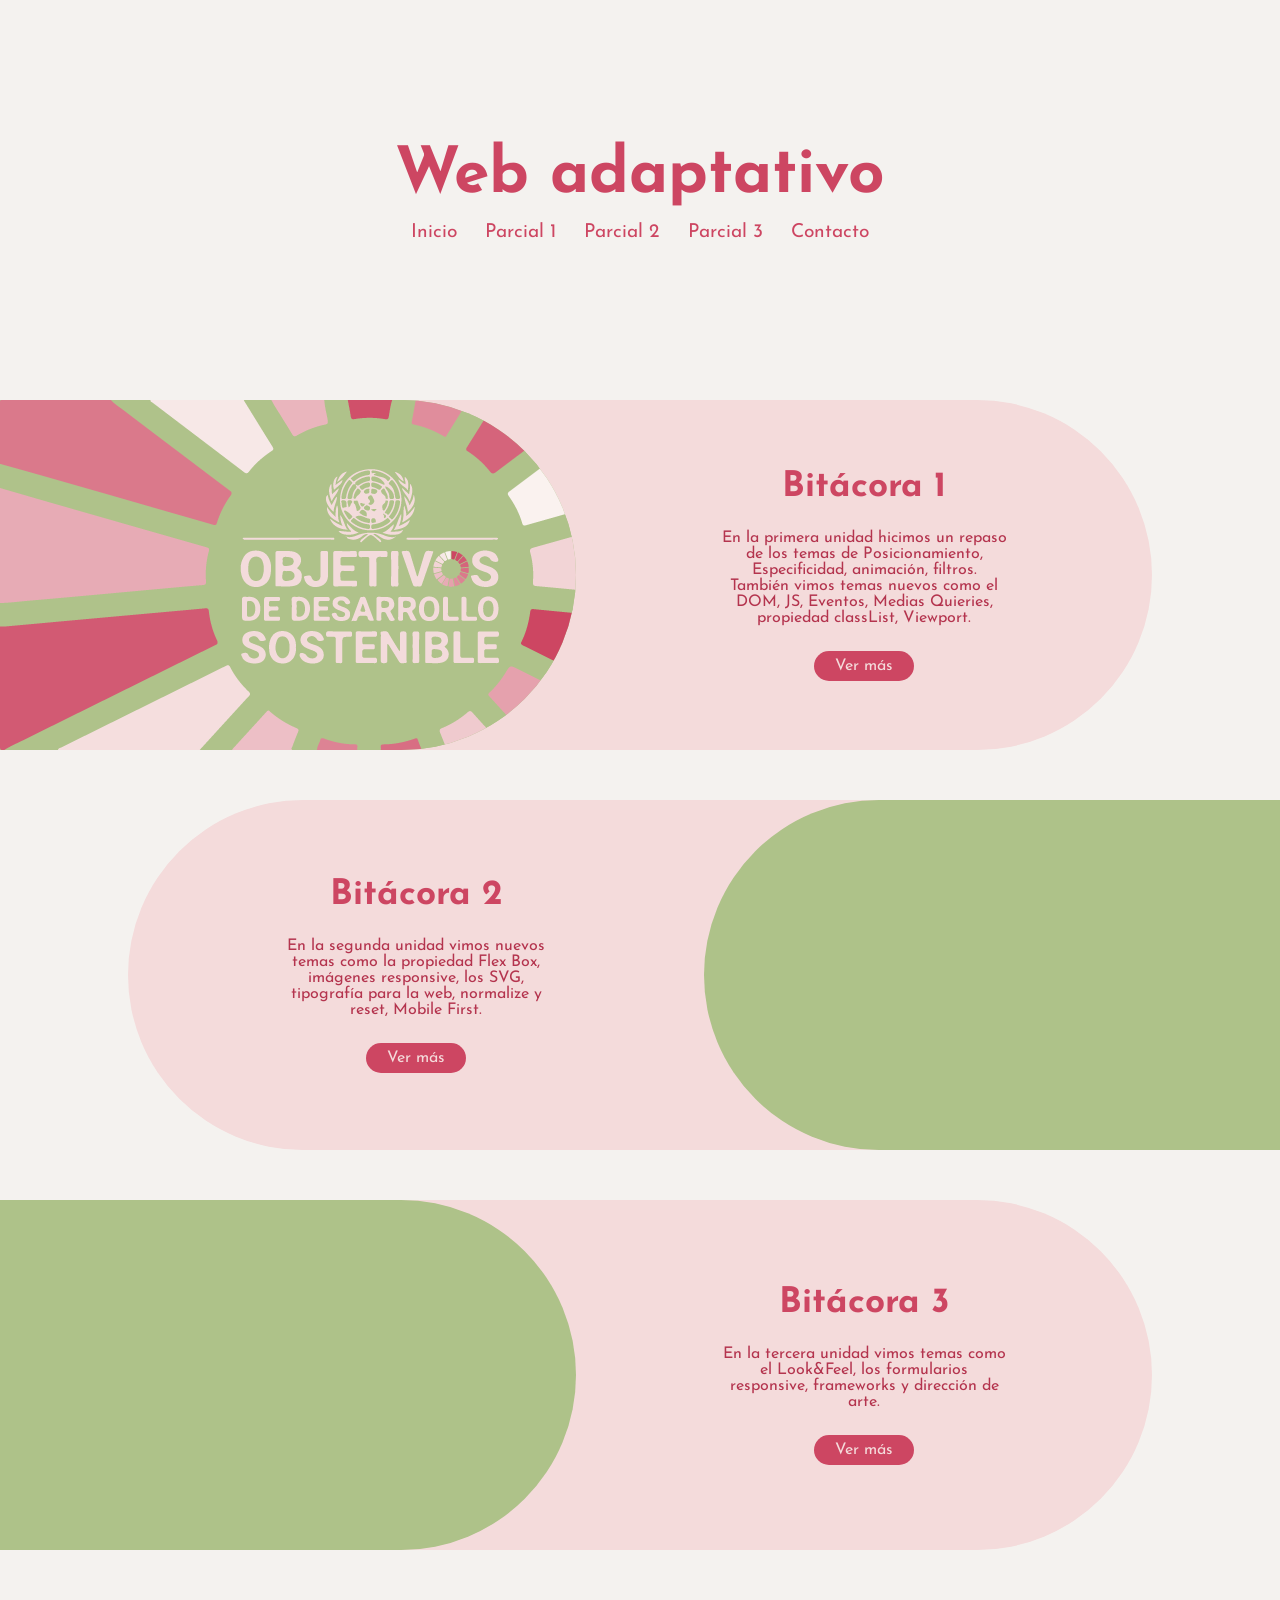
==== index.html @ 656fc655 "Agregado" ====
<!DOCTYPE html>
<html lang="es">

<head>
    <meta charset="UTF-8">
    <meta name="viewport" content="width=device-width, initial-scale=1.0">
    <link rel="stylesheet" href="css/head-foot.css">
    <link rel="stylesheet" href="css/index-style.css">
    <link rel="stylesheet" href="css/medias.css">
    <link rel="stylesheet" href="css/burger.css">
    <link href='https://unpkg.com/boxicons@2.1.4/css/boxicons.min.css' rel='stylesheet'>
    <link rel="preconnect" href="https://fonts.googleapis.com">
    <link rel="preconnect" href="https://fonts.gstatic.com" crossorigin>
    <link
        href="https://fonts.googleapis.com/css2?family=Josefin+Sans:wght@300;400;700&display=swap"
        rel="stylesheet">
    <title>Bitácora - Webcita</title>


</head>

<body>
    <header id="ini">
        <!-- Menu de hamurguesa  -->
        <input type="checkbox" id="check">
        <label for="check" class="chbtn">
            <i class='bx bx-menu bur'></i>
        </label>

        <h1>Web adaptativo</h1>

        <nav>
            <a href="#ini">Inicio</a>
            <a href="#sc1">Parcial 1</a>
            <a href="#sc2">Parcial 2</a>
            <a href="#sc3">Parcial 3</a>
            <a href="#fin">Contacto</a>
        </nav>
    </header>
    <main>
        <section id="sc1">
            <div class="img">
                <a href="P2/p2.html"><img src="img/Portada-ODS.png" alt="" style="height: 100%;"> <img src="img/Portada-ODS-movil.png" alt="" style="height: 100%;"></a>
            </div>
            <div class="caja">
                <div class="info">
                    <h2>Bitácora 1</h2>
                    <p>En la primera unidad hicimos un repaso de los temas de Posicionamiento, Especificidad, animación,
                        filtros.
                        También vimos temas nuevos como el DOM, JS, Eventos, Medias Quieries, propiedad classList,
                        Viewport.</p>
                    <a href="S3-B1.html">Ver más</a>
                </div>
            </div>

        </section>

        <section id="sc2">
            <div class="caja">
                <div class="info">
                    <h2>Bitácora 2</h2>
                    <p>En la segunda unidad vimos nuevos temas como la propiedad Flex Box, imágenes responsive, los SVG, tipografía para la web, normalize y reset, Mobile First.</p>
                    <a href="S3-B2.html">Ver más</a>
                </div>
            </div>

            <div class="img"></div>
        </section>

        <section id="sc3">
            <div class="img"></div>
            <div class="caja">
                <div class="info">
                    <h2>Bitácora 3</h2>
                    <p>En la tercera unidad vimos temas como el Look&Feel, los formularios responsive, frameworks y dirección de arte.</p>
                    <a href="S3-B3.html">Ver más</a>
                </div>
            </div>

        </section>
    </main>
    <footer>

    </footer>
</body>

</html>
---- css/head-foot.css ----
* {
    margin: 0;
    padding: 0;
    box-sizing: border-box;
    scroll-behavior: smooth;
    font-family: 'Josefin Sans', sans-serif;
}

body {
    background-color: #F4F2EF;
}

/*-----HEADER-----*/
header {
    width: 100%;
    height: 400px;
    display: flex;
    flex-direction: column;
    align-items: center;
    justify-content: center;
    font-family: 'Josefin Sans', sans-serif;
}

/*----- Menu de hamburguesa -----*/

header .chbtn {
    display: none;
}

header #check {
    display: none;
}

/*--------------------------------*/

header h1 {
    font-size: 4rem;
    color: #CD4662;
    text-align: center;
    font-weight: bold;
}

header nav {
    width: 38%;
    margin: 5px;
    display: flex;
    justify-content: space-around;
}

header nav a {
    font-size: 1.2rem;
    text-decoration: none;
    color: #CD4662;
    transition: .5s;
    padding: 10px;
    border-radius: 20px;
}

header nav a:hover {
    background-color: #F4DBDB;
}

*::selection {
    background: #b8c79a;
    color: #ffffff;
  }
---- css/index-style.css ----
/*-----CONTENIDO-----*/

section {
    width: 90%;
    height: auto;
    margin-bottom: 50px;
    background-color: #F4DBDB;
    display: flex;
    flex-direction: row;
    align-items: center;
    position: relative;
}

section .img a :nth-child(2){
    display: none;
}

#sc1 {
    border-radius: 0 200px 200px 0;
}

#sc2 {
    border-radius: 200px 0 0 200px;
    right: -10%;
}

#sc3 {
    border-radius: 0 200px 200px 0;
}

section .img {
    overflow: hidden;
    background-color: #AEC289;
    width: 50%;
    height: 350px;
}

#sc1 .img {
    border-radius: 0 200px 200px 0;
}

#sc2 .img {
    border-radius: 200px 0 0 200px;
}

#sc3 .img {
    border-radius: 0 200px 200px 0;
}

section .caja {
    width: 50%;
    display: flex;
    justify-content: center;
}

section .caja .info {
    width: 50%;
    height: auto;
    display: flex;
    flex-direction: column;
    justify-content: center;
    text-align: center;
    align-items: center;
}

section .caja .info h2 {
    font-size: 2.2rem;
    color: #CD4662;
}

section .caja .info p {
    margin: 25px 0;
    color: #b4344e;
    font-size: 1rem;
}

section .caja .info a {
    width: 100px;
    height: 30px;
    background-color: #CD4662;
    border-radius: 15px;
    text-decoration: none;
    color: #F4DBDB;
    line-height: 30px;
    font-size: 1.3;
}
---- css/medias.css ----
/*----------1024----------*/

@media screen and (max-width: 1024px) {
    header nav {
        width: 65%;
    }

    main {
        display: flex;
        flex-direction: column;
        align-items: center;
    }

    /*-----CONTENIDO-----*/

    section {
        height: auto;
        padding: 4vw 0;
        position: static;
        justify-content: space-evenly;
    }

    #sc1 {
        border-radius: 25vw;
    }

    #sc2 {
        border-radius: 25vw;
    }

    #sc3 {
        border-radius: 25vw;
    }

    section .img {
        overflow: hidden;
        width: 40vw;
        height: 40vw;
    }

    #sc1 .img {
        border-radius: 20vw;
    }

    #sc2 .img {
        border-radius: 20vw;
    }

    #sc3 .img {
        border-radius: 20vw;
    }

    section .img a :nth-child(1){
        display: none;
    }

    section .img a :nth-child(2){
        display: block;
    }

    section .caja {
        width: 40%;
    }

    section .caja .info {
        width: 90%;

    }
}

/*----------720----------*/

@media screen and (max-width: 720px) {

    /*-----CONTENIDO-----*/

    section {
        width: 60vw;
        height: auto;
        flex-direction: column;
    }

    #sc1 {
        border-radius: 30vw;
    }

    #sc2 {
        border-radius: 30vw;
        flex-direction: column-reverse;
    }

    #sc3 {
        border-radius: 30vw;
    }

    section .img {
        width: 50vw;
        height: 50vw;
    }

    #sc1 .img {
        border-radius: 25vw;
    }

    #sc2 .img {
        border-radius: 25vw;
    }

    #sc3 .img {
        border-radius: 25vw;
    }

    section .caja {
        width: 80%;
        padding: 40px 0;
    }
}

@media screen and (max-width: 480px) {

    /*-----CONTENIDO-----*/

    section {
        width: 80vw;
    }

    #sc1 {
        border-radius: 40vw;
    }

    #sc2 {
        border-radius: 40vw;
    }

    #sc3 {
        border-radius: 40vw;
    }

    section .img {
        width: 70vw;
        height: 70vw;
    }

    #sc1 .img {
        border-radius: 45vw;
    }

    #sc2 .img {
        border-radius: 45vw;
    }

    #sc3 .img {
        border-radius: 45vw;
    }

    section .caja .info {
        width: 90%;
    }
}

@media screen and (max-width: 400px) {
    header h1 {
        font-size: 3.5rem;
        width: 70%;
    }
}
---- css/burger.css ----
/*------------------------- Menu de hamburguesa ---------------------------*/

@media screen and (max-width: 768px) {
    header .chbtn {
        position: fixed;
        right: 20px;
        top: 20px;
        display: block;
        cursor: pointer;
    }

    .bur {
        color: #AEC289;
        font-size: 4rem;
    }

    header h1 {
        width: 70%;
    }

    header nav {
        width: 75%;
        height: 100%;
        margin: 0;
        flex-wrap: nowrap;
        flex-direction: column;
        justify-content: normal;
        position: fixed;
        top: 0;
        left: -100%;
        overflow: auto;
        background-color: #aec289;
        transition: all .5s;
    }

    header nav a {
        font-size: 1.8rem;
        padding: 5% 15%;
        margin-top: 10%;
        color: #F4F2EF;
        transition: .2s;
    }

    header nav a:hover {
        background-color: #99ac77;
    }

    #check:checked~nav {
        left: 0;
    }
}
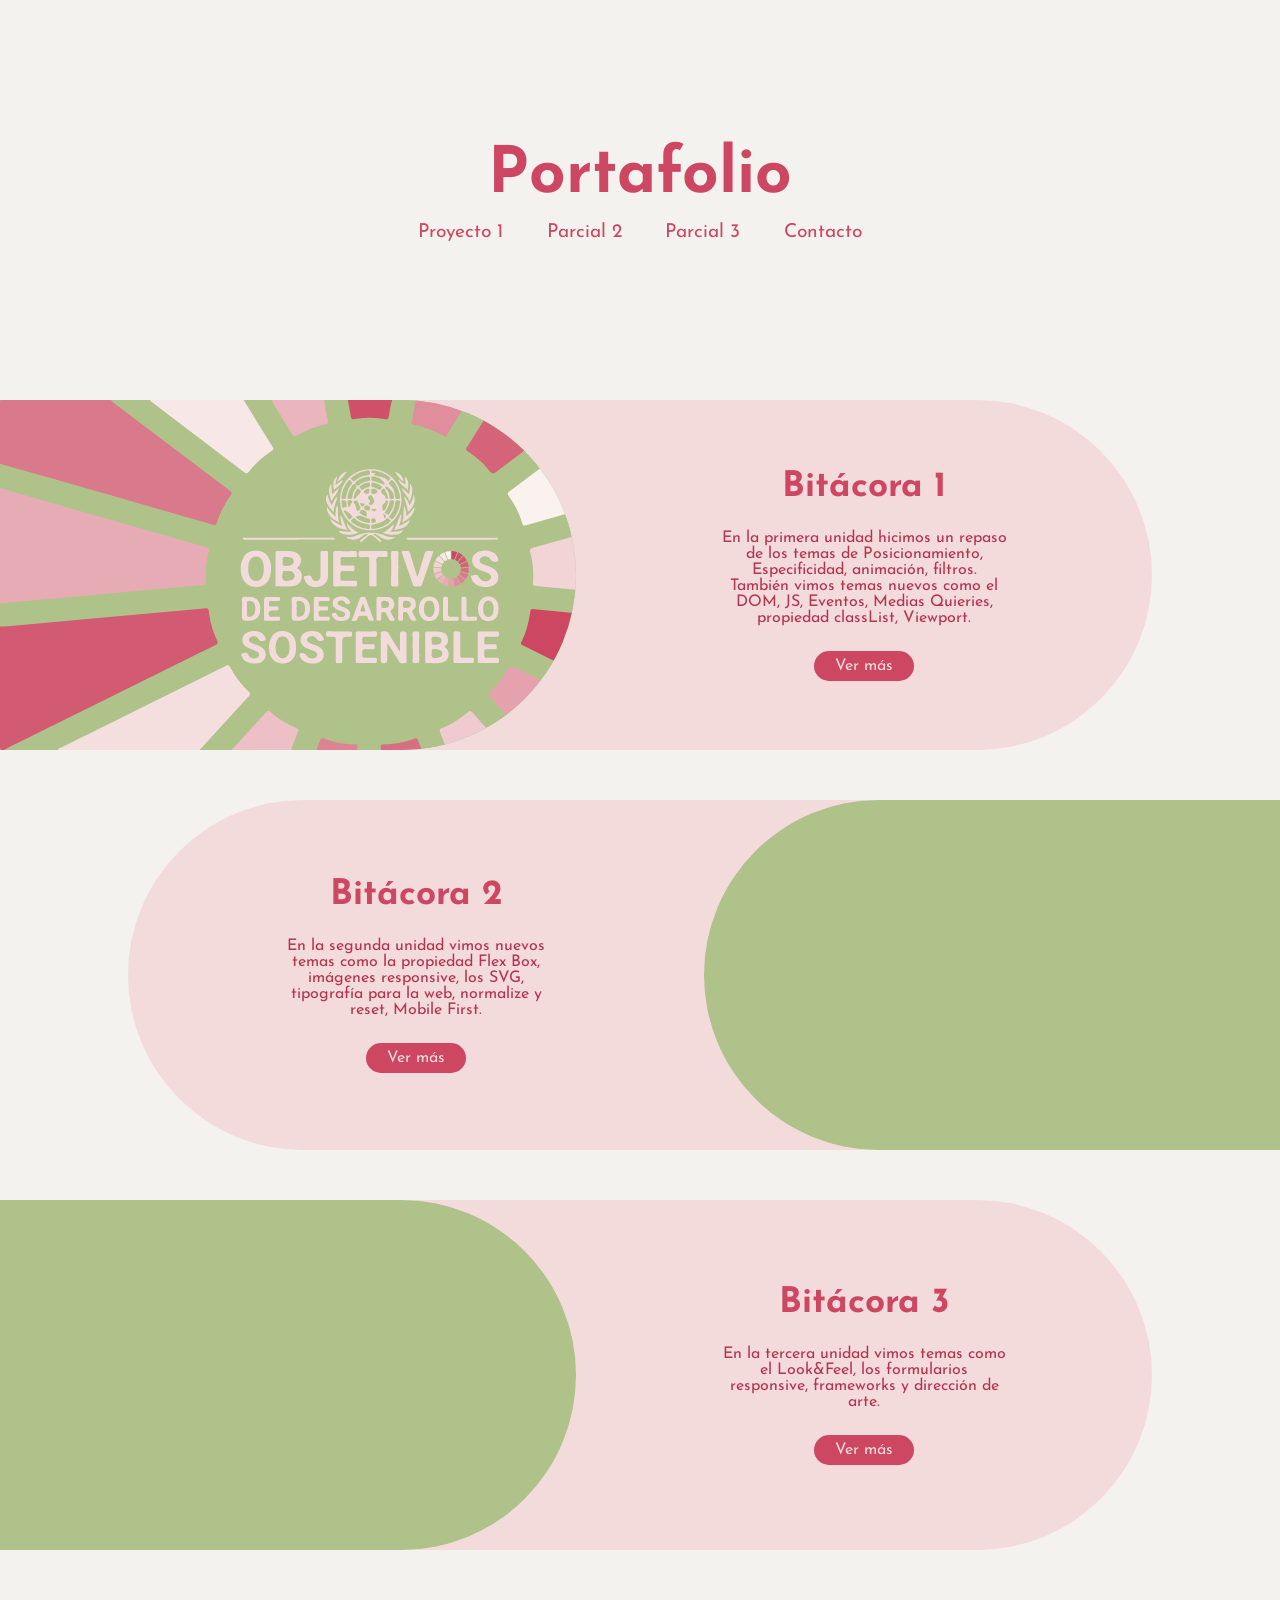
==== commit 2c4f7eed: "index.html" ====
--- a/index.html
+++ b/index.html
@@ -14,7 +14,7 @@
     <link
         href="https://fonts.googleapis.com/css2?family=Josefin+Sans:wght@300;400;700&display=swap"
         rel="stylesheet">
-    <title>Bitácora - Webcita</title>
+    <title>Portafolio Web</title>
 
 
 </head>
@@ -27,11 +27,10 @@
             <i class='bx bx-menu bur'></i>
         </label>
 
-        <h1>Web adaptativo</h1>
+        <h1>Portafolio</h1>
 
         <nav>
-            <a href="#ini">Inicio</a>
-            <a href="#sc1">Parcial 1</a>
+            <a href="#sc1">Proyecto 1</a>
             <a href="#sc2">Parcial 2</a>
             <a href="#sc3">Parcial 3</a>
             <a href="#fin">Contacto</a>
@@ -84,4 +83,4 @@
     </footer>
 </body>
 
-</html>+</html>
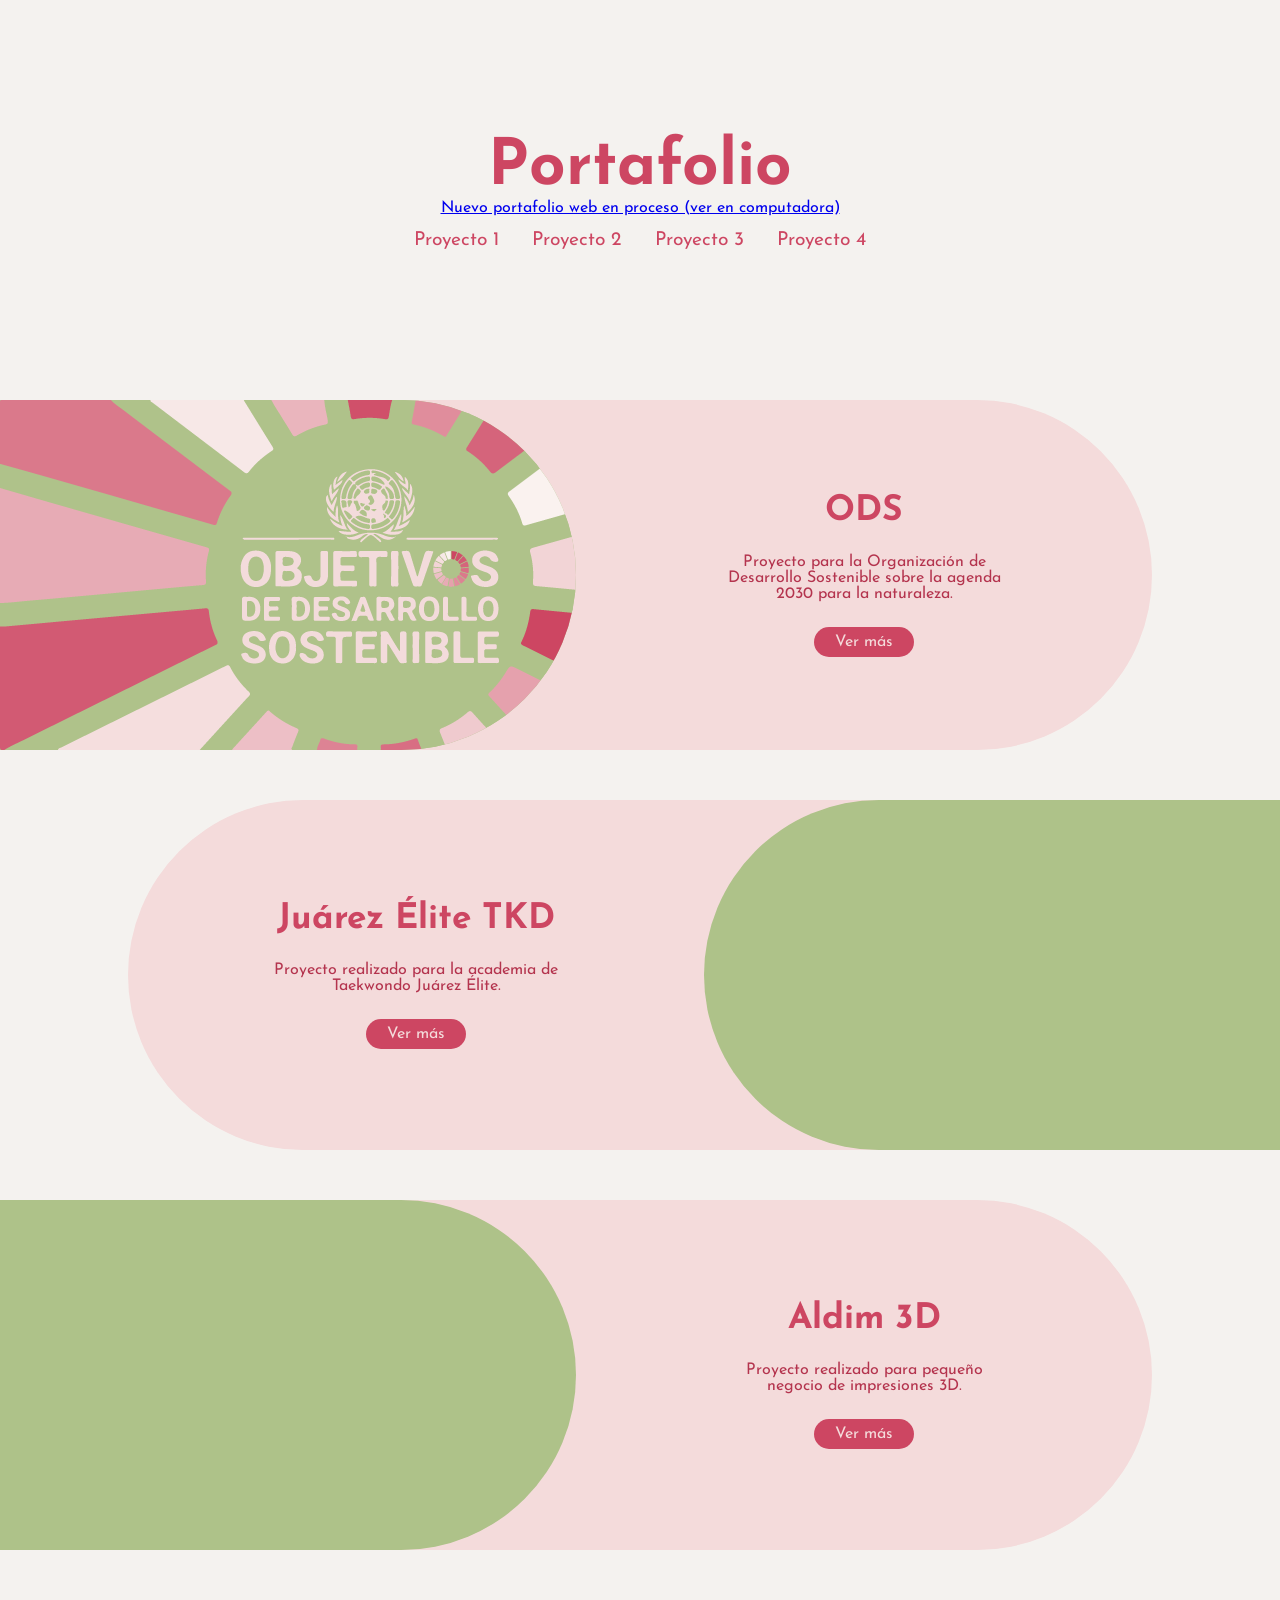
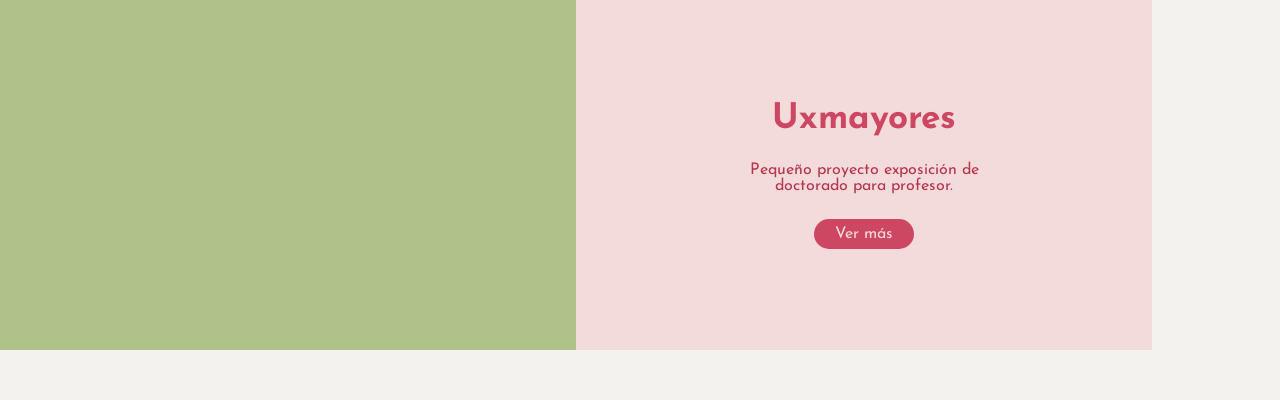
==== commit 8dd1d9af: "index.html" ====
--- a/index.html
+++ b/index.html
@@ -28,12 +28,13 @@
         </label>
 
         <h1>Portafolio</h1>
+        <a href="https://viridianarocha.github.io/DeRoseWeb/">Nuevo portafolio web en proceso (ver en computadora)</a>
 
         <nav>
             <a href="#sc1">Proyecto 1</a>
-            <a href="#sc2">Parcial 2</a>
-            <a href="#sc3">Parcial 3</a>
-            <a href="#fin">Contacto</a>
+            <a href="#sc2">Proyecto 2</a>
+            <a href="#sc3">Proyecto 3</a>
+            <a href="#sc3">Proyecto 4</a>
         </nav>
     </header>
     <main>
@@ -43,11 +44,8 @@
             </div>
             <div class="caja">
                 <div class="info">
-                    <h2>Bitácora 1</h2>
-                    <p>En la primera unidad hicimos un repaso de los temas de Posicionamiento, Especificidad, animación,
-                        filtros.
-                        También vimos temas nuevos como el DOM, JS, Eventos, Medias Quieries, propiedad classList,
-                        Viewport.</p>
+                    <h2>ODS</h2>
+                    <p>Proyecto para la Organización de Desarrollo Sostenible sobre la agenda 2030 para la naturaleza.</p>
                     <a href="S3-B1.html">Ver más</a>
                 </div>
             </div>
@@ -57,9 +55,9 @@
         <section id="sc2">
             <div class="caja">
                 <div class="info">
-                    <h2>Bitácora 2</h2>
-                    <p>En la segunda unidad vimos nuevos temas como la propiedad Flex Box, imágenes responsive, los SVG, tipografía para la web, normalize y reset, Mobile First.</p>
-                    <a href="S3-B2.html">Ver más</a>
+                    <h2>Juárez Élite TKD</h2>
+                    <p>Proyecto realizado para la academia de Taekwondo Juárez Élite.</p>
+                    <a href="https://viridianarocha.github.io/Juarez_Elite_TKD/">Ver más</a>
                 </div>
             </div>
 
@@ -70,12 +68,22 @@
             <div class="img"></div>
             <div class="caja">
                 <div class="info">
-                    <h2>Bitácora 3</h2>
-                    <p>En la tercera unidad vimos temas como el Look&Feel, los formularios responsive, frameworks y dirección de arte.</p>
-                    <a href="S3-B3.html">Ver más</a>
+                    <h2>Aldim 3D</h2>
+                    <p>Proyecto realizado para pequeño negocio de impresiones 3D.</p>
+                    <a href="https://viridianarocha.github.io/AldiM3D/index.html">Ver más</a>
                 </div>
             </div>
+        </section>
 
+        <section id="sc4">
+            <div class="img"></div>
+            <div class="caja">
+                <div class="info">
+                    <h2>Uxmayores</h2>
+                    <p>Pequeño proyecto exposición de doctorado para profesor.</p>
+                    <a href="https://viridianarocha.github.io/uxmayores/">Ver más</a>
+                </div>
+            </div>
         </section>
     </main>
     <footer>
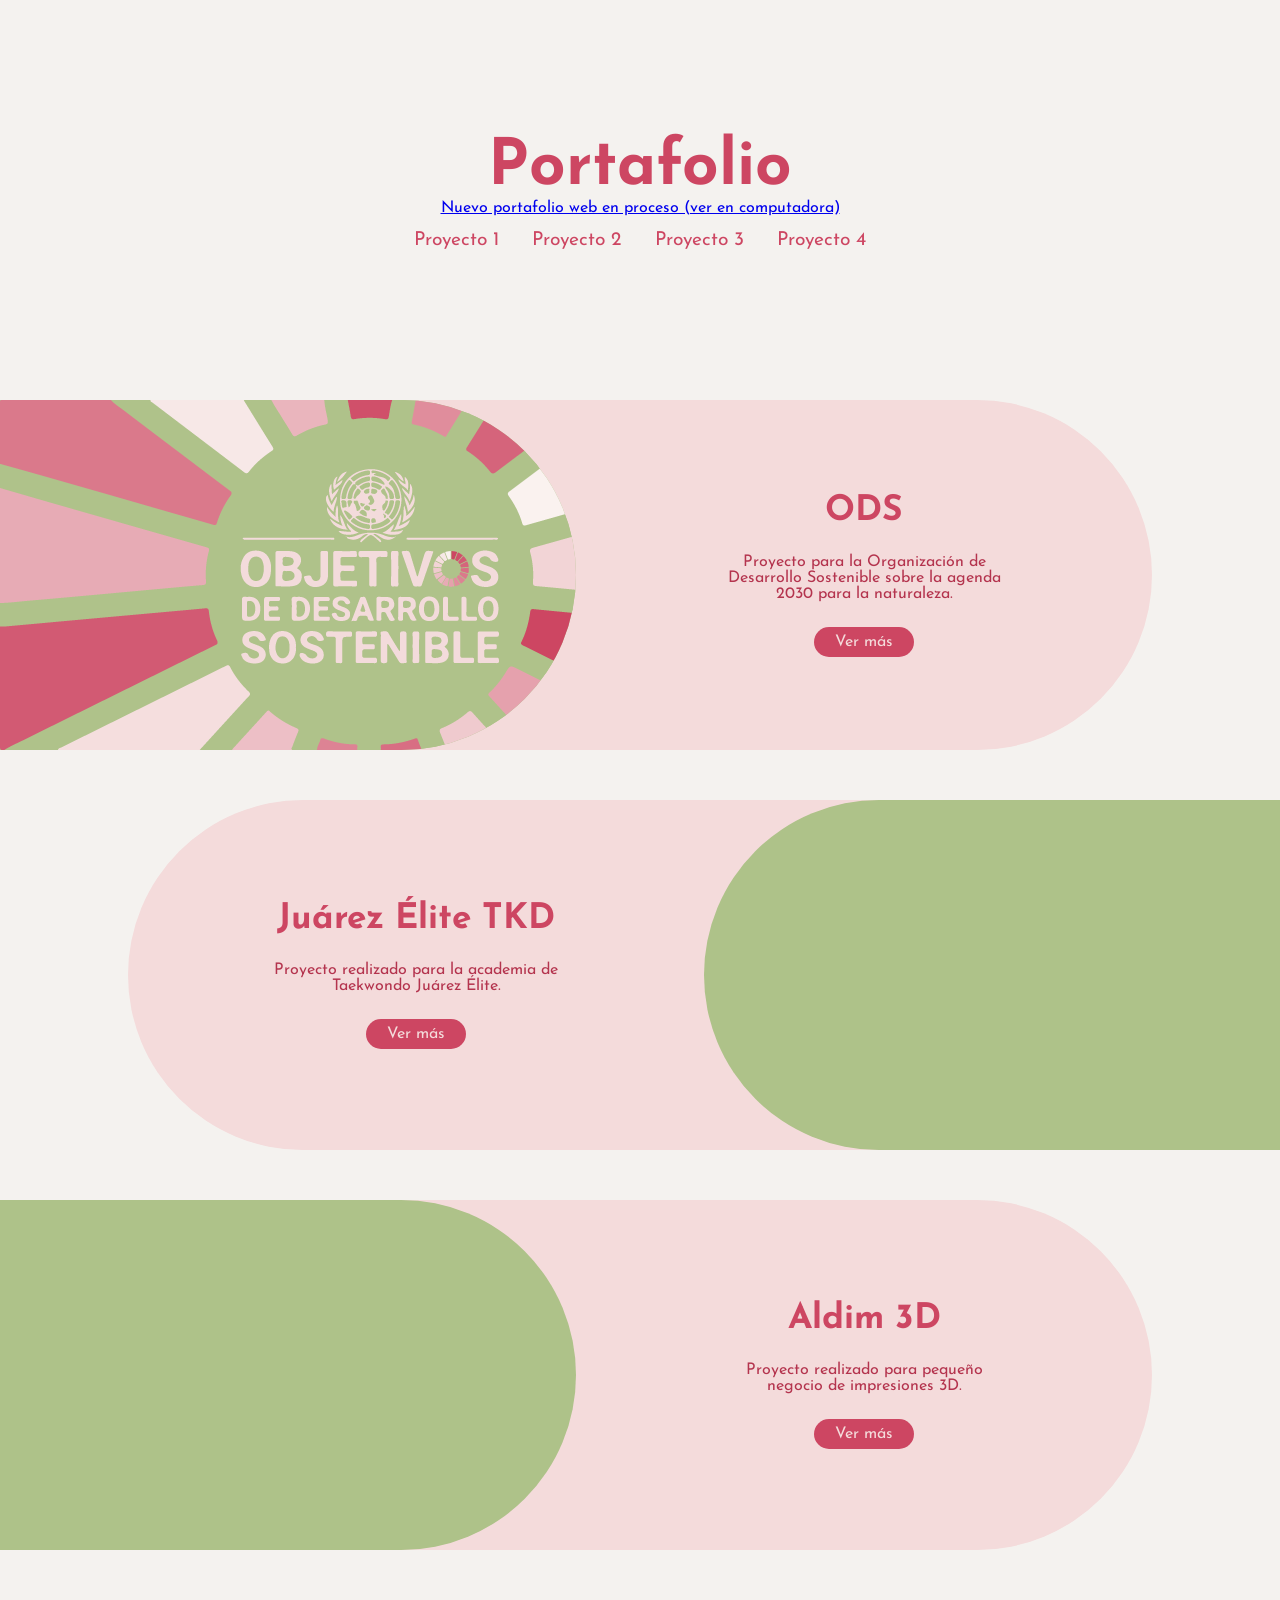
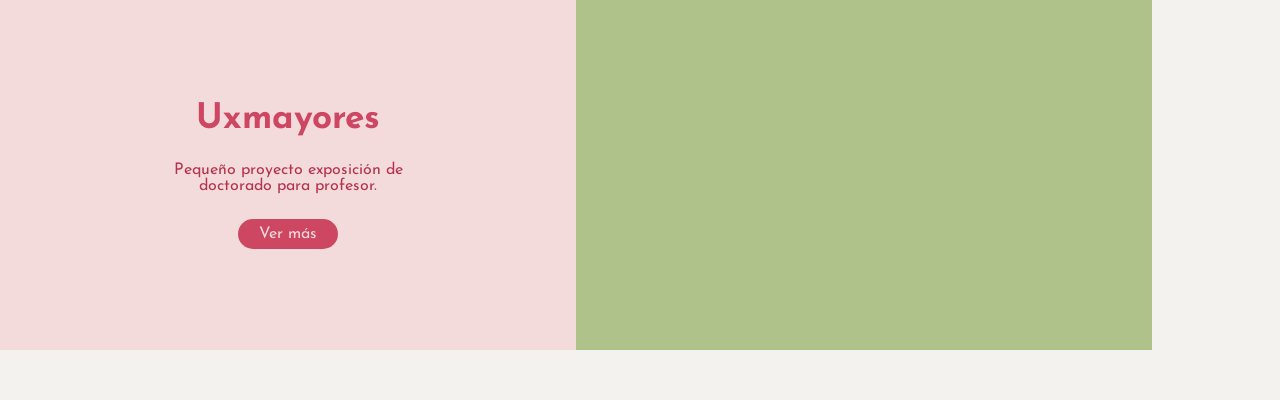
==== commit 639fc40b: "index.html" ====
--- a/index.html
+++ b/index.html
@@ -76,7 +76,6 @@
         </section>
 
         <section id="sc4">
-            <div class="img"></div>
             <div class="caja">
                 <div class="info">
                     <h2>Uxmayores</h2>
@@ -84,6 +83,7 @@
                     <a href="https://viridianarocha.github.io/uxmayores/">Ver más</a>
                 </div>
             </div>
+            <div class="img"></div>
         </section>
     </main>
     <footer>
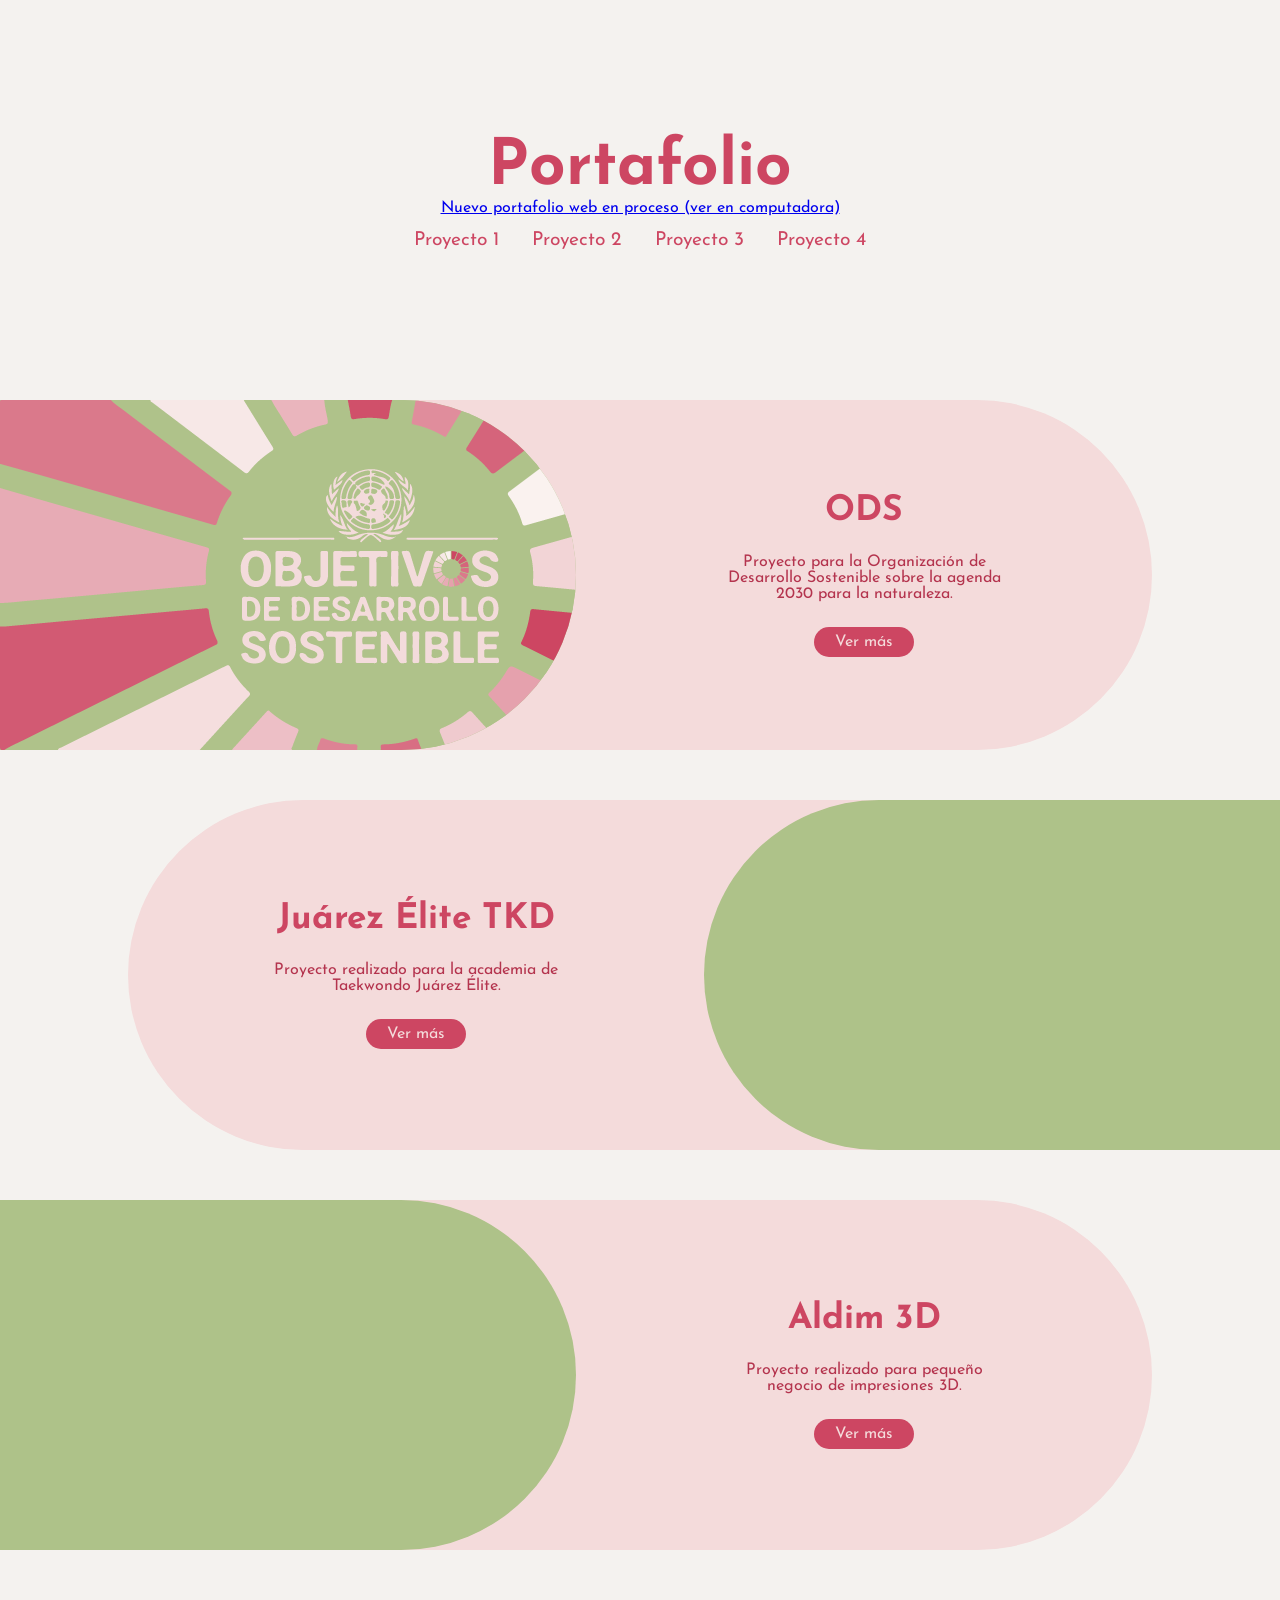
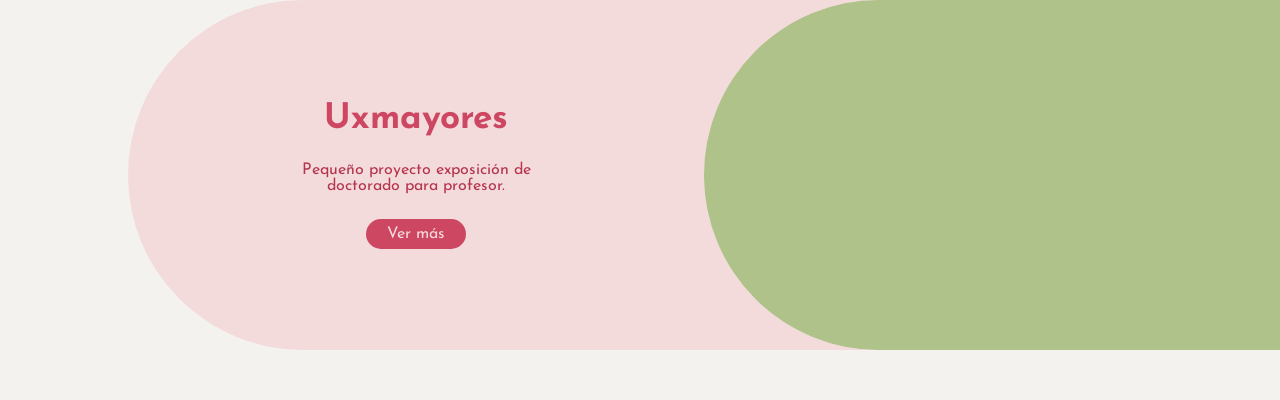
==== commit 49b57af0: "index.html" ====
--- a/index.html
+++ b/index.html
@@ -46,7 +46,7 @@
                 <div class="info">
                     <h2>ODS</h2>
                     <p>Proyecto para la Organización de Desarrollo Sostenible sobre la agenda 2030 para la naturaleza.</p>
-                    <a href="S3-B1.html">Ver más</a>
+                    <a href="P2/p2.html">Ver más</a>
                 </div>
             </div>
 
--- a/css/index-style.css
+++ b/css/index-style.css
@@ -28,6 +28,11 @@
     border-radius: 0 200px 200px 0;
 }
 
+#sc4 {
+    border-radius: 200px 0 0 200px;
+    right: -10%;
+}
+
 section .img {
     overflow: hidden;
     background-color: #AEC289;
@@ -45,6 +50,10 @@
 
 #sc3 .img {
     border-radius: 0 200px 200px 0;
+}
+
+#sc4 .img {
+    border-radius: 200px 0 0 200px;
 }
 
 section .caja {
@@ -83,4 +92,4 @@
     color: #F4DBDB;
     line-height: 30px;
     font-size: 1.3;
-}+}
